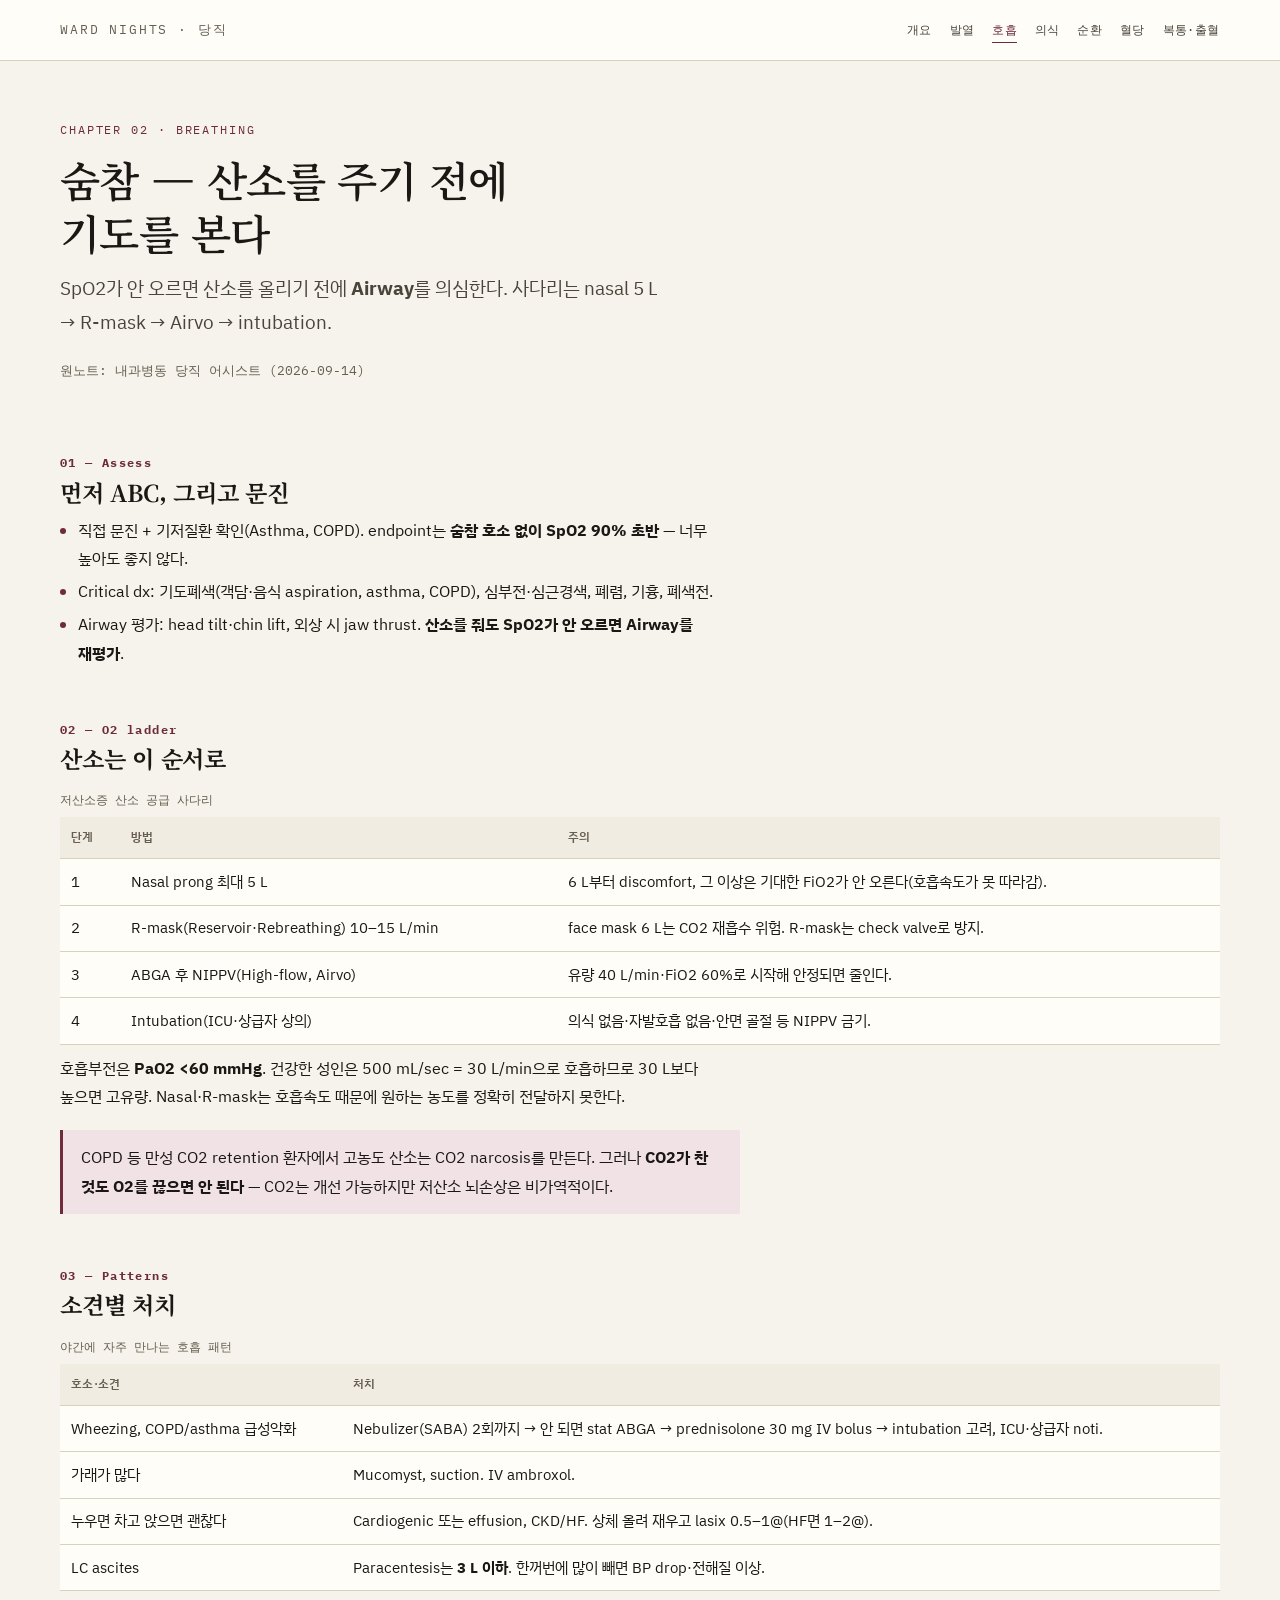
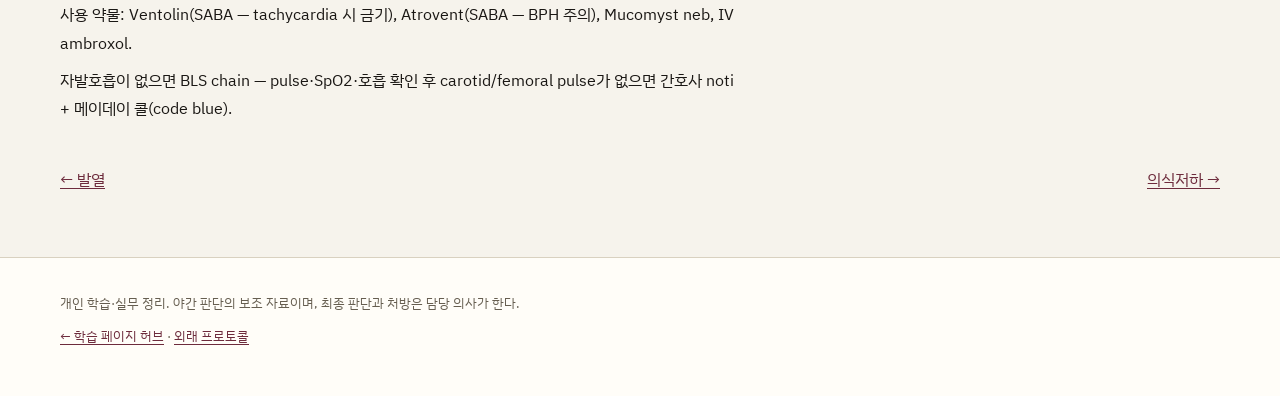
==== breathing.html @ 41ec287f "feat: 당직 대응 사이트 (발열·호흡·의식·순환·혈당·복통출혈) 원노트 혈당 관리 + 내과병동 당직 어시스트 텍스트를 장별로 정리. styles 는 lab-followup 과 " ====
<!DOCTYPE html>
<html lang="ko">
<head>
<meta charset="utf-8">
<meta name="viewport" content="width=device-width, initial-scale=1">
<title>숨참·저산소 — 산소 사다리와 감별</title>
<meta name="description" content="Desaturation과 dyspnea에서 ABC 평가, nasal→R-mask→Airvo→intubation 사다리, COPD CO2 narcosis 주의, 소견별 처치.">
<meta property="og:title" content="숨참·저산소 — 산소 사다리와 감별">
<meta property="og:description" content="Desaturation과 dyspnea에서 ABC 평가, nasal→R-mask→Airvo→intubation 사다리, COPD CO2 narcosis 주의, 소견별 처치.">
<meta property="og:type" content="website">
<link rel="preconnect" href="https://fonts.googleapis.com">
<link rel="preconnect" href="https://fonts.gstatic.com" crossorigin>
<link href="https://fonts.googleapis.com/css2?family=IBM+Plex+Mono:wght@400;500&family=IBM+Plex+Sans+KR:wght@400;500;600&family=Noto+Serif+KR:wght@600&display=swap" rel="stylesheet">
<link rel="stylesheet" href="styles/tokens.css">
<link rel="stylesheet" href="styles/site.css">
<link rel="stylesheet" href="styles/theme.css">
</head>
<body>

<header class="masthead">
  <div class="wrap">
    <a class="brand" href="index.html">Ward Nights · 당직</a>
    <nav class="nav" aria-label="장 이동">
      <a href="index.html">개요</a>
      <a href="fever.html">발열</a>
      <a href="breathing.html" aria-current="page">호흡</a>
      <a href="mental.html">의식</a>
      <a href="circulation.html">순환</a>
      <a href="glucose.html">혈당</a>
      <a href="gi.html">복통·출혈</a>
    </nav>
  </div>
</header>

<main>
  <div class="wrap">

    <div class="hero">
      <p class="eyebrow">Chapter 02 · Breathing</p>
      <h1>숨참 — 산소를 주기 전에 기도를 본다</h1>
      <p class="lede">SpO2가 안 오르면 산소를 올리기 전에 <strong>Airway</strong>를 의심한다. 사다리는 nasal 5 L → R-mask → Airvo → intubation.</p>
      <div class="meta"><span>원노트: 내과병동 당직 어시스트 (2026-09-14)</span></div>
    </div>


    <section aria-labelledby="b1">
      <h2 id="b1"><span class="num">01 — Assess</span>먼저 ABC, 그리고 문진</h2>
      <ul>
        <li>직접 문진 + 기저질환 확인(Asthma, COPD). endpoint는 <strong>숨참 호소 없이 SpO2 90% 초반</strong> — 너무 높아도 좋지 않다.</li>
        <li>Critical dx: 기도폐색(객담·음식 aspiration, asthma, COPD), 심부전·심근경색, 폐렴, 기흉, 폐색전.</li>
        <li>Airway 평가: head tilt·chin lift, 외상 시 jaw thrust. <strong>산소를 줘도 SpO2가 안 오르면 Airway를 재평가</strong>.</li>
      </ul>
    </section>

    <section aria-labelledby="b2">
      <h2 id="b2"><span class="num">02 — O2 ladder</span>산소는 이 순서로</h2>
      <div class="tbl-wrap">
        <table>
          <caption>저산소증 산소 공급 사다리</caption>
          <thead><tr><th>단계</th><th>방법</th><th>주의</th></tr></thead>
          <tbody>
            <tr><td>1</td><td>Nasal prong 최대 5 L</td><td>6 L부터 discomfort, 그 이상은 기대한 FiO2가 안 오른다(호흡속도가 못 따라감).</td></tr>
            <tr><td>2</td><td>R-mask(Reservoir·Rebreathing) 10–15 L/min</td><td>face mask 6 L는 CO2 재흡수 위험. R-mask는 check valve로 방지.</td></tr>
            <tr><td>3</td><td>ABGA 후 NIPPV(High-flow, Airvo)</td><td>유량 40 L/min·FiO2 60%로 시작해 안정되면 줄인다.</td></tr>
            <tr><td>4</td><td>Intubation(ICU·상급자 상의)</td><td>의식 없음·자발호흡 없음·안면 골절 등 NIPPV 금기.</td></tr>
          </tbody>
        </table>
      </div>
      <p>호흡부전은 <strong>PaO2 &lt;60 mmHg</strong>. 건강한 성인은 500 mL/sec = 30 L/min으로 호흡하므로 30 L보다 높으면 고유량.
        Nasal·R-mask는 호흡속도 때문에 원하는 농도를 정확히 전달하지 못한다.</p>
      <p class="note">COPD 등 만성 CO2 retention 환자에서 고농도 산소는 CO2 narcosis를 만든다. 그러나
        <strong>CO2가 찬 것도 O2를 끊으면 안 된다</strong> — CO2는 개선 가능하지만 저산소 뇌손상은 비가역적이다.</p>
    </section>

    <section aria-labelledby="b3">
      <h2 id="b3"><span class="num">03 — Patterns</span>소견별 처치</h2>
      <div class="tbl-wrap">
        <table>
          <caption>야간에 자주 만나는 호흡 패턴</caption>
          <thead><tr><th>호소·소견</th><th>처치</th></tr></thead>
          <tbody>
            <tr><td>Wheezing, COPD/asthma 급성악화</td><td>Nebulizer(SABA) 2회까지 → 안 되면 stat ABGA → prednisolone 30 mg IV bolus → intubation 고려, ICU·상급자 noti.</td></tr>
            <tr><td>가래가 많다</td><td>Mucomyst, suction. IV ambroxol.</td></tr>
            <tr><td>누우면 차고 앉으면 괜찮다</td><td>Cardiogenic 또는 effusion, CKD/HF. 상체 올려 재우고 lasix 0.5–1@(HF면 1–2@).</td></tr>
            <tr><td>LC ascites</td><td>Paracentesis는 <strong>3 L 이하</strong>. 한꺼번에 많이 빼면 BP drop·전해질 이상.</td></tr>
          </tbody>
        </table>
      </div>
      <p>사용 약물: Ventolin(SABA — tachycardia 시 금기), Atrovent(SABA — BPH 주의), Mucomyst neb, IV ambroxol.</p>
      <p>자발호흡이 없으면 BLS chain — pulse·SpO2·호흡 확인 후 carotid/femoral pulse가 없으면 간호사 noti + 메이데이 콜(code blue).</p>
    </section>

    <div class="pager">
      <a href="fever.html">← 발열</a>
      <a href="mental.html">의식저하 →</a>
    </div>
  </div>
</main>

<footer class="site">
  <div class="wrap">
    <p>개인 학습·실무 정리. 야간 판단의 보조 자료이며, 최종 판단과 처방은 담당 의사가 한다.</p>
    <p><a href="https://kimhs950627.github.io/">← 학습 페이지 허브</a> · <a href="https://kimhs950627.github.io/primary-care-protocol/">외래 프로토콜</a></p>
  </div>
</footer>
</body>
</html>
---- styles/tokens.css ----
:root {
  --paper: #f6f3ec;
  --paper-2: #fffdf8;
  --ink: #1a1714;
  --ink-2: #4a443b;
  --muted: #665e50;
  --rule: #d9d1c0;
  --accent: #0f5f63;
  --accent-soft: #dcebea;
  --warn: #9c3d1d;
  --warn-soft: #f4e2d9;
  --ok: #3d6b3a;
  --font: "IBM Plex Sans KR", "Pretendard", "Apple SD Gothic Neo", system-ui, sans-serif;
  --mono: "IBM Plex Mono", ui-monospace, SFMono-Regular, Menlo, monospace;
  --serif: "Noto Serif KR", Georgia, serif;

  --step-0: 1rem;
  --step-1: 1.18rem;
  --step-2: 1.45rem;
  --step-3: 1.9rem;
  --step-4: 2.6rem;

  --gap: 1.5rem;
  --pad: clamp(1.75rem, 5vw, 2.75rem);
  --measure: 68ch;
}
---- styles/site.css ----
*,
*::before,
*::after { box-sizing: border-box; }

html { -webkit-text-size-adjust: 100%; }

body {
  margin: 0;
  background: var(--paper);
  color: var(--ink);
  font-family: var(--font);
  font-size: var(--step-0);
  line-height: 1.78;
  word-break: keep-all;
  line-break: strict;
  overflow-wrap: break-word;
  hyphens: none;
}

a { color: var(--accent); text-underline-offset: 0.2em; }
a:hover { color: var(--warn); }

.wrap {
  max-width: 78rem;
  margin: 0 auto;
  padding: 0 var(--pad);
}

/* ── 머리 ─────────────────────────────── */
.masthead {
  border-bottom: 1px solid var(--rule);
  background: var(--paper-2);
}
.masthead .wrap {
  display: flex;
  flex-wrap: wrap;
  align-items: baseline;
  justify-content: space-between;
  gap: 0.75rem;
  padding-top: 1.1rem;
  padding-bottom: 1.1rem;
}
.brand {
  font-family: var(--mono);
  font-size: 0.82rem;
  letter-spacing: 0.14em;
  text-transform: uppercase;
  color: var(--muted);
  text-decoration: none;
}
.nav { display: flex; flex-wrap: wrap; gap: 1.1rem; }
.nav a {
  font-family: var(--mono);
  font-size: 0.78rem;
  letter-spacing: 0.04em;
  color: var(--ink-2);
  text-decoration: none;
  border-bottom: 1px solid transparent;
  padding-bottom: 2px;
}
.nav a:hover,
.nav a[aria-current="page"] { border-bottom-color: var(--accent); color: var(--accent); }

/* ── 표제 ─────────────────────────────── */
.hero { padding: clamp(2rem, 6vw, 3.6rem) 0 1.2rem; }
.eyebrow {
  font-family: var(--mono);
  font-size: 0.74rem;
  letter-spacing: 0.16em;
  text-transform: uppercase;
  color: var(--accent);
  margin: 0 0 0.8rem;
}
h1 {
  font-family: var(--serif);
  font-weight: 600;
  font-size: clamp(1.9rem, 4.6vw, var(--step-4));
  line-height: 1.28;
  letter-spacing: -0.015em;
  margin: 0 0 0.8rem;
  max-width: 24ch;
}
.lede { font-size: var(--step-1); color: var(--ink-2); max-width: 56ch; margin: 0; }
.meta {
  margin-top: 1.2rem;
  font-family: var(--mono);
  font-size: 0.82rem;
  color: var(--muted);
  display: flex;
  flex-wrap: wrap;
  gap: 0.4rem 1.2rem;
}

/* ── 본문 ─────────────────────────────── */
main { padding-bottom: 4rem; }

section { margin-top: clamp(2.2rem, 5vw, 3.4rem); }
h2 {
  font-family: var(--serif);
  font-size: var(--step-2);
  line-height: 1.35;
  margin: 0 0 0.4rem;
  letter-spacing: -0.01em;
}
h2 .num {
  font-family: var(--mono);
  font-size: 0.72rem;
  letter-spacing: 0.12em;
  color: var(--accent);
  display: block;
  margin-bottom: 0.35rem;
}
h3 { font-size: var(--step-1); margin: 1.8rem 0 0.4rem; }
p { margin: 0.55rem 0; max-width: var(--measure); }
ul, ol { max-width: var(--measure); padding-left: 1.15rem; margin: 0.5rem 0; }
li { margin: 0.28rem 0; }
li::marker { color: var(--accent); }
strong { font-weight: 650; }
small { color: var(--muted); }

.card-grid {
  display: grid;
  grid-template-columns: repeat(auto-fit, minmax(15rem, 1fr));
  gap: 1rem;
  margin-top: 1.2rem;
}
.card {
  display: block;
  background: var(--paper-2);
  border: 1px solid var(--rule);
  border-radius: 3px;
  padding: 1.15rem 1.2rem 1.25rem;
  text-decoration: none;
  color: inherit;
  transition: border-color 140ms ease, transform 140ms ease;
}
.card:hover { border-color: var(--accent); transform: translateY(-2px); }
.card .k {
  font-family: var(--mono);
  font-size: 0.72rem;
  letter-spacing: 0.1em;
  color: var(--accent);
  text-transform: uppercase;
}
.card h3 { margin: 0.3rem 0 0.35rem; font-size: var(--step-1); }
.card p { font-size: 0.92rem; color: var(--ink-2); margin: 0; }

/* ── 도해 ─────────────────────────────── */
figure.flow {
  margin: 1.4rem 0 0;
  background: var(--paper-2);
  border: 1px solid var(--rule);
  border-radius: 3px;
  padding: 1rem 0.6rem 0.6rem;
}
figure.flow svg { width: 100%; height: auto; display: block; }
figure.flow figcaption {
  font-family: var(--mono);
  font-size: 0.72rem;
  color: var(--muted);
  padding: 0.35rem 0.8rem 0.2rem;
}
svg text { font-family: var(--font); }

/* ── 표 ───────────────────────────────── */
.tbl-wrap { overflow-x: auto; margin: 1rem 0 0; }
table {
  border-collapse: collapse;
  width: 100%;
  min-width: 0;
  background: var(--paper-2);
  font-size: 0.92rem;
}
caption {
  text-align: left;
  font-family: var(--mono);
  font-size: 0.72rem;
  color: var(--muted);
  padding-bottom: 0.4rem;
}
th, td { border-bottom: 1px solid var(--rule); padding: 0.6rem 0.7rem; text-align: left; vertical-align: top; }
th { font-size: 0.78rem; letter-spacing: 0.02em; color: var(--muted); font-weight: 600; background: #f1ece1; }

/* ── 강조 상자 ────────────────────────── */
.note {
  border-left: 3px solid var(--accent);
  background: var(--accent-soft);
  padding: 0.85rem 1.1rem;
  margin: 1.2rem 0;
  border-radius: 0 2px 2px 0;
  max-width: var(--measure);
}
.note.warn { border-left-color: var(--warn); background: var(--warn-soft); }
.note p { margin: 0.25rem 0; }
.note .label {
  font-family: var(--mono);
  font-size: 0.76rem;
  letter-spacing: 0.1em;
  text-transform: uppercase;
  color: var(--ink-2);
  display: block;
  margin-bottom: 0.3rem;
}

.kv { display: grid; grid-template-columns: max-content 1fr; gap: 0.3rem 1.1rem; margin: 0.8rem 0; }
.kv dt { font-family: var(--mono); font-size: 0.76rem; color: var(--muted); }
.kv dd { margin: 0; }

.src {
  font-family: var(--mono);
  font-size: 0.74rem;
  color: var(--muted);
  margin-top: 1.4rem;
  padding-top: 0.7rem;
  border-top: 1px dashed var(--rule);
  max-width: var(--measure);
}

footer.site {
  border-top: 1px solid var(--rule);
  padding: 1.6rem 0 2.4rem;
  font-size: 0.84rem;
  color: var(--muted);
  background: var(--paper-2);
}
footer.site p { max-width: 62ch; }
.pager { display: flex; flex-wrap: wrap; gap: 1rem; justify-content: space-between; margin-top: 2.6rem; }

@media (prefers-reduced-motion: reduce) {
  * { transition: none !important; animation: none !important; }
}

@media (max-width: 520px) {
  table { font-size: 0.86rem; }
  th, td { padding: 0.5rem 0.45rem; }
  .kv { grid-template-columns: 1fr; gap: 0.15rem; }
  .kv dt { margin-top: 0.4rem; }
}

/* 도해는 좁은 화면에서 글자가 뭉개지므로 가로 스크롤을 허용한다 */
figure.flow { overflow-x: auto; }
@media (max-width: 640px) {
  figure.flow svg { min-width: 40rem; }
  figure.flow figcaption::before {
    content: "옆으로 넘겨 볼 수 있다 · ";
    color: var(--accent);
  }
}
---- styles/theme.css ----
:root{--accent:#6d2b3c;--accent-soft:#f0e2e5;--warn:#8a3b12;--warn-soft:#f5e3d6;}
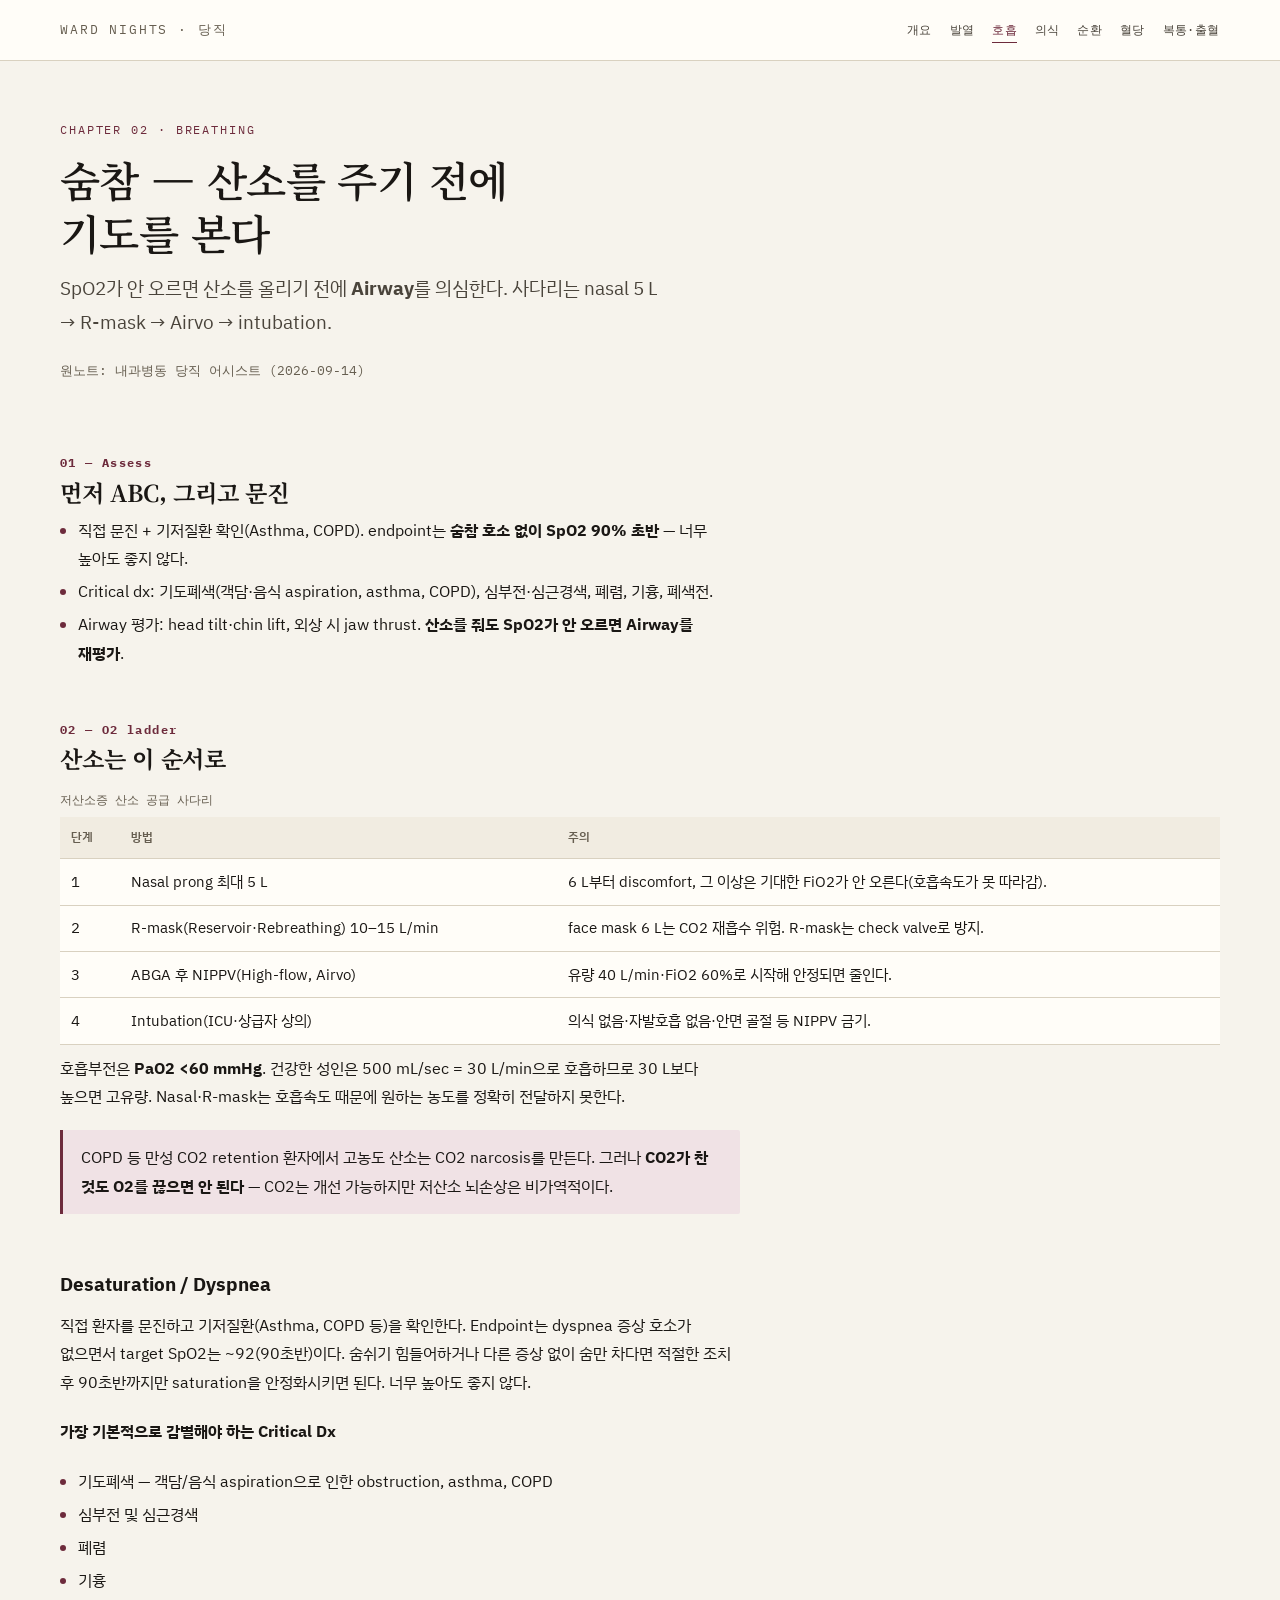
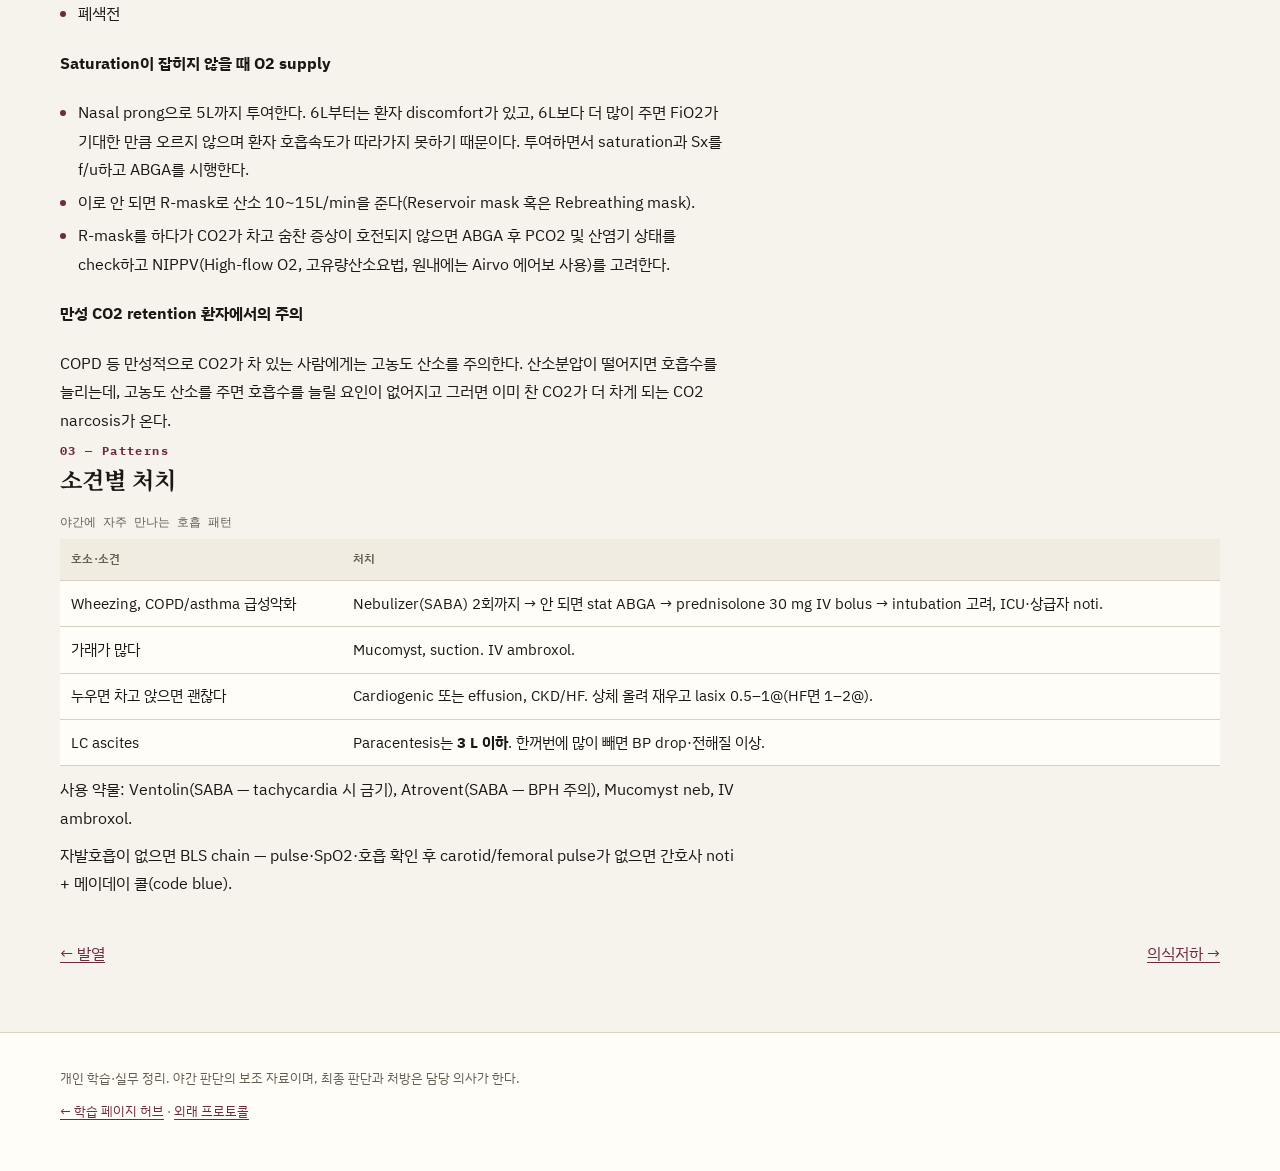
==== commit 8052f43e: "chore(onenote): 내과병동 당직 어시스트 텍스트 — 숨참·저산소 — ABC, 산소 사다리, COPD CO2 narcosis" ====
--- a/breathing.html
+++ b/breathing.html
@@ -73,7 +73,29 @@
     </section>
 
     <section aria-labelledby="b3">
-      <h2 id="b3"><span class="num">03 — Patterns</span>소견별 처치</h2>
+<div class="onenote-insert" data-anchor="b2">
+<!-- onenote-insert:b2:start -->
+<h3>Desaturation / Dyspnea</h3>
+<p>직접 환자를 문진하고 기저질환(Asthma, COPD 등)을 확인한다. Endpoint는 dyspnea 증상 호소가 없으면서 target SpO2는 ~92(90초반)이다. 숨쉬기 힘들어하거나 다른 증상 없이 숨만 차다면 적절한 조치 후 90초반까지만 saturation을 안정화시키면 된다. 너무 높아도 좋지 않다.</p>
+<h4>가장 기본적으로 감별해야 하는 Critical Dx</h4>
+<ul>
+<li>기도폐색 — 객담/음식 aspiration으로 인한 obstruction, asthma, COPD</li>
+<li>심부전 및 심근경색</li>
+<li>폐렴</li>
+<li>기흉</li>
+<li>폐색전</li>
+</ul>
+<h4>Saturation이 잡히지 않을 때 O2 supply</h4>
+<ul>
+<li>Nasal prong으로 5L까지 투여한다. 6L부터는 환자 discomfort가 있고, 6L보다 더 많이 주면 FiO2가 기대한 만큼 오르지 않으며 환자 호흡속도가 따라가지 못하기 때문이다. 투여하면서 saturation과 Sx를 f/u하고 ABGA를 시행한다.</li>
+<li>이로 안 되면 R-mask로 산소 10~15L/min을 준다(Reservoir mask 혹은 Rebreathing mask).</li>
+<li>R-mask를 하다가 CO2가 차고 숨찬 증상이 호전되지 않으면 ABGA 후 PCO2 및 산염기 상태를 check하고 NIPPV(High-flow O2, 고유량산소요법, 원내에는 Airvo 에어보 사용)를 고려한다.</li>
+</ul>
+<h4>만성 CO2 retention 환자에서의 주의</h4>
+<p>COPD 등 만성적으로 CO2가 차 있는 사람에게는 고농도 산소를 주의한다. 산소분압이 떨어지면 호흡수를 늘리는데, 고농도 산소를 주면 호흡수를 늘릴 요인이 없어지고 그러면 이미 찬 CO2가 더 차게 되는 CO2 narcosis가 온다.</p>
+<!-- onenote-insert:b2:end -->
+</div>
+<h2 id="b3"><span class="num">03 — Patterns</span>소견별 처치</h2>
       <div class="tbl-wrap">
         <table>
           <caption>야간에 자주 만나는 호흡 패턴</caption>
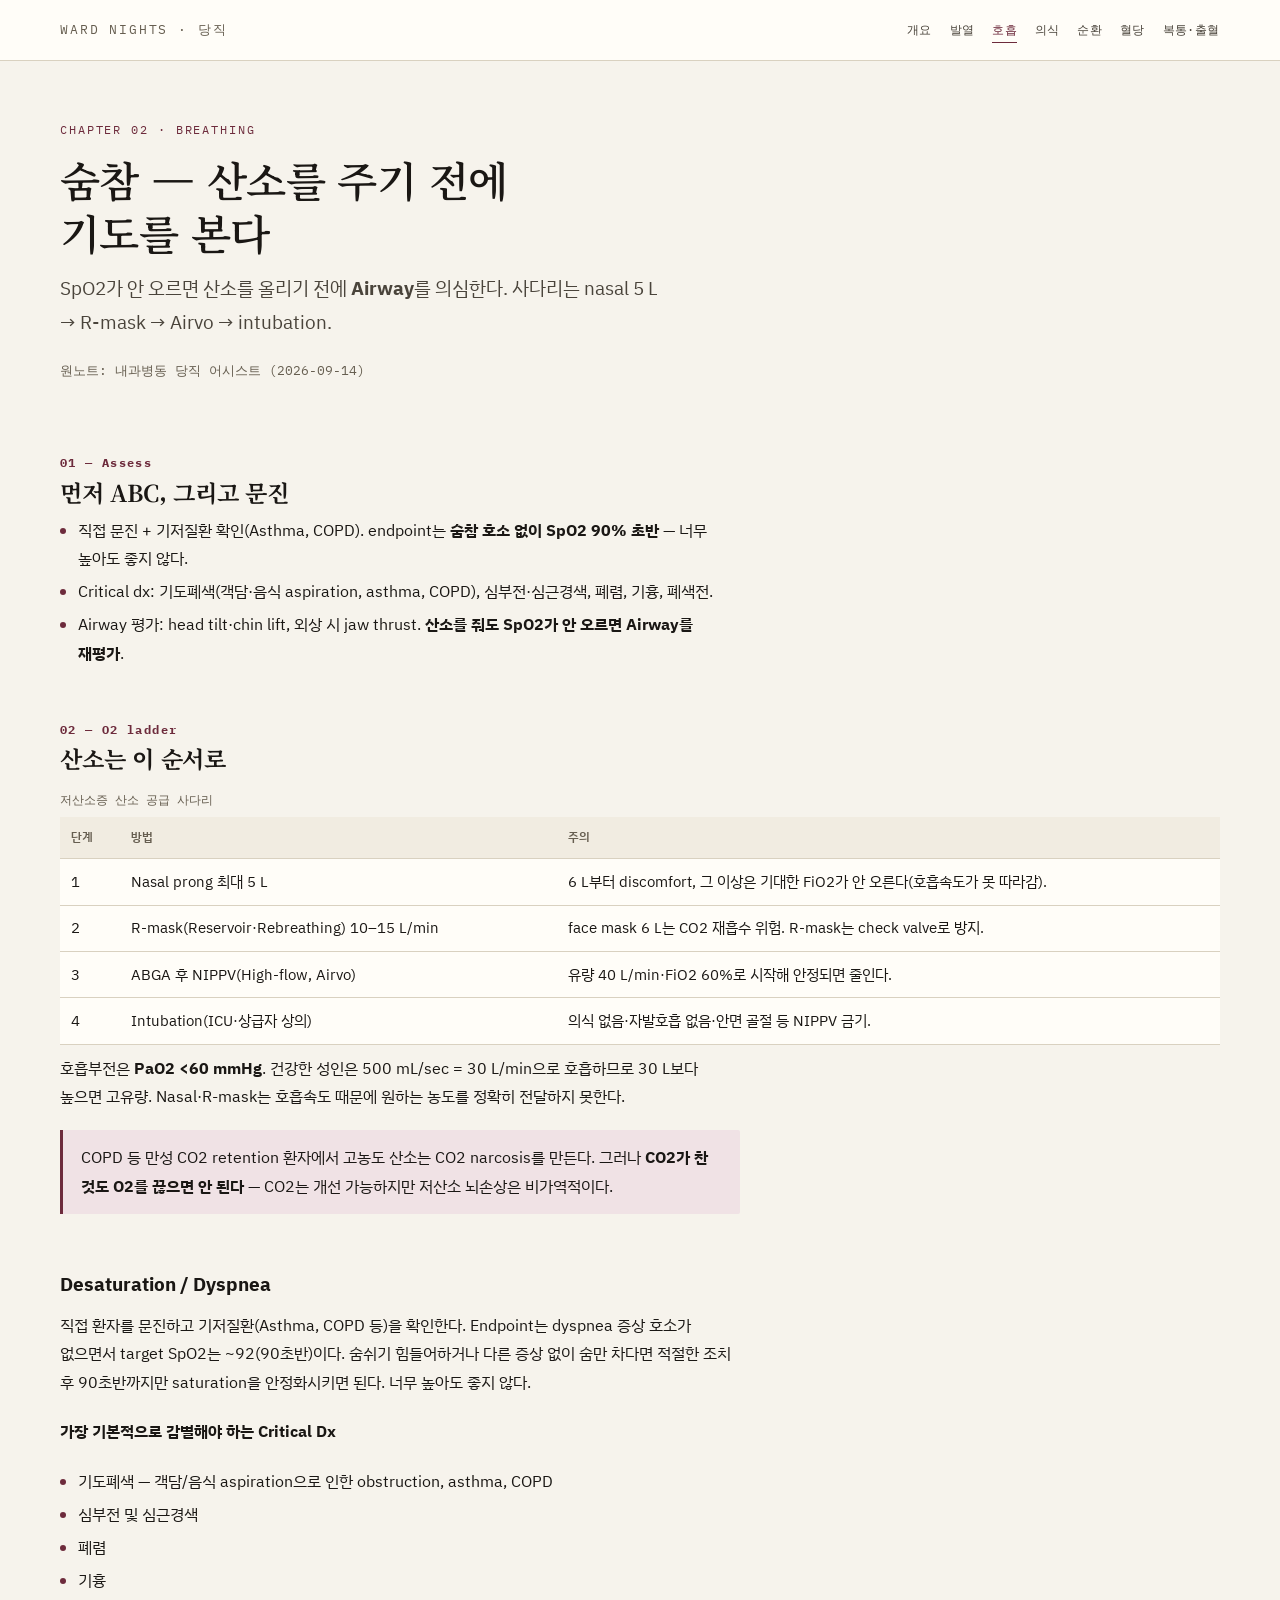
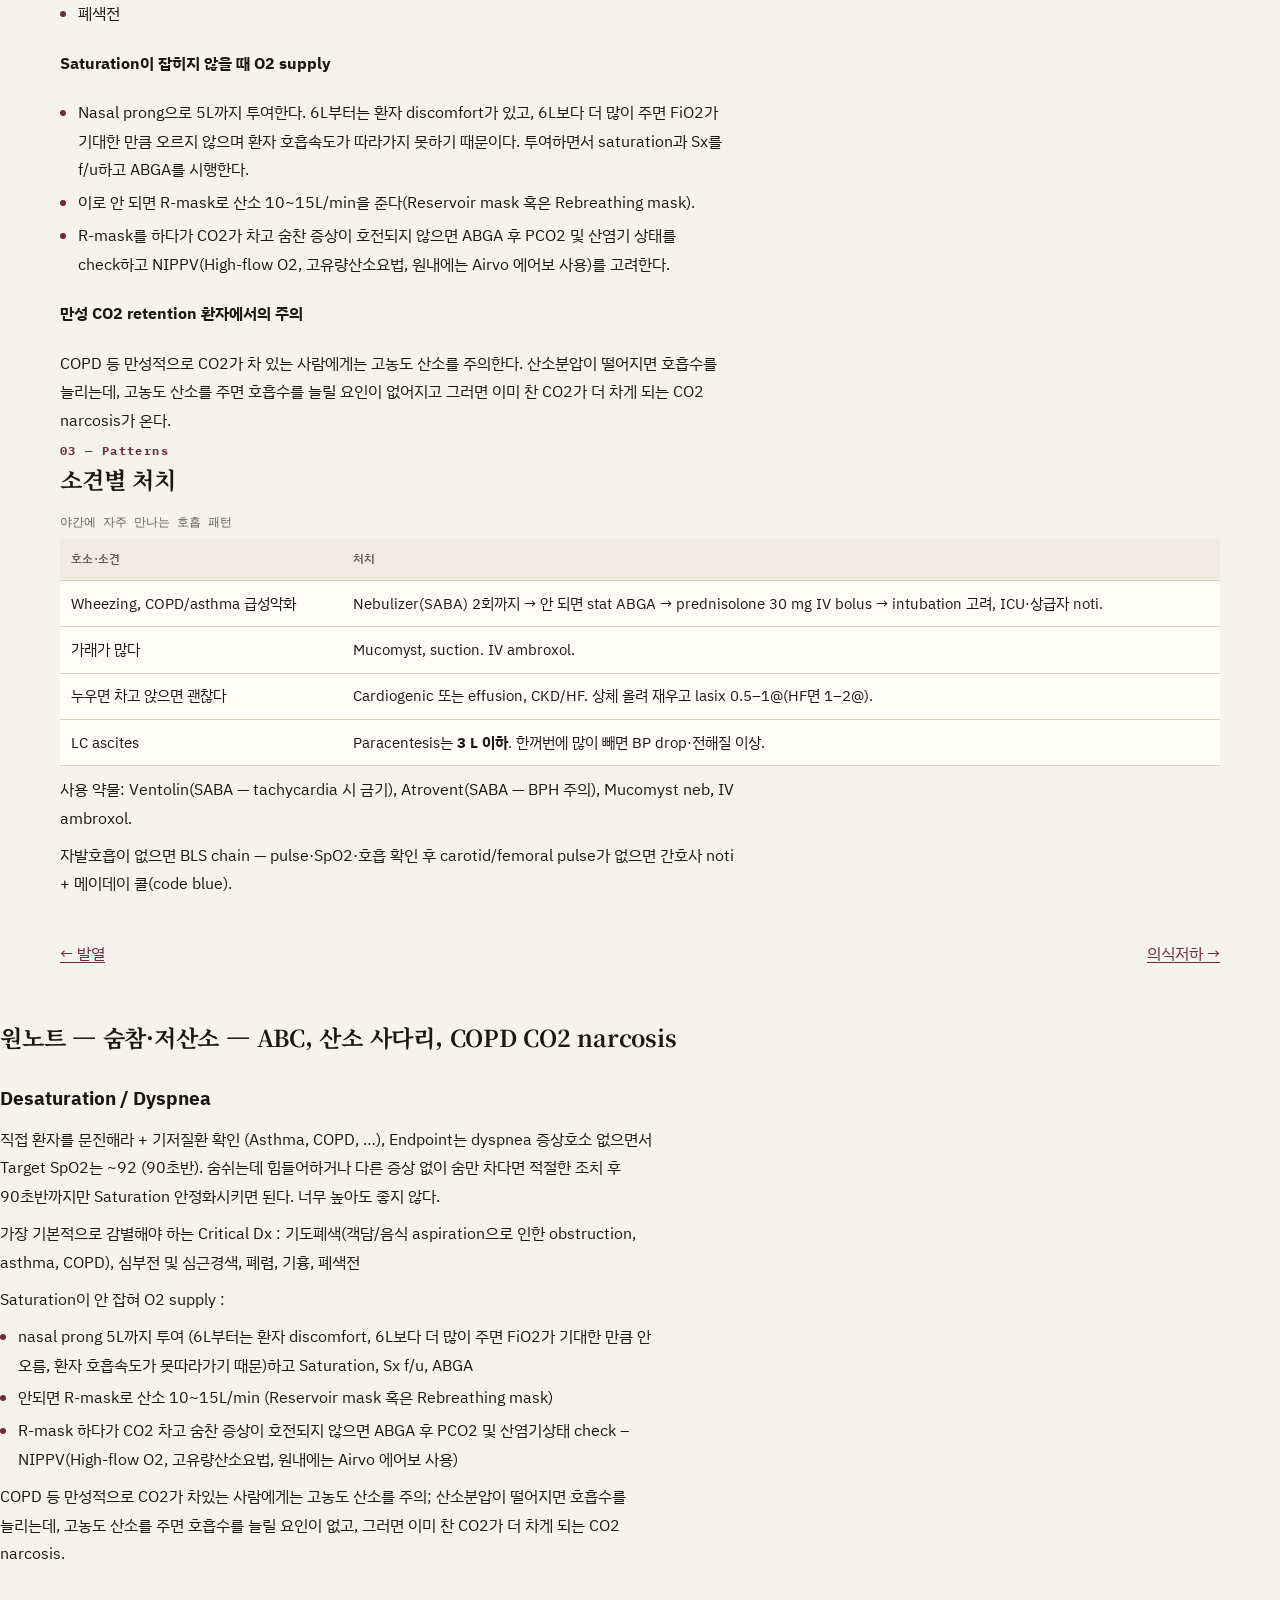
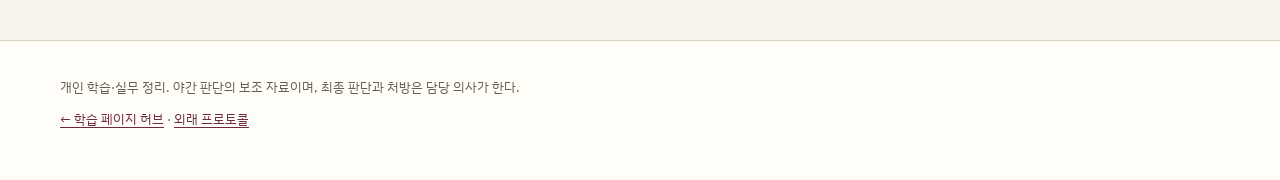
==== commit b8be30cb: "chore(onenote): 내과병동 당직 어시스트 텍스트 — 숨참·저산소 — ABC, 산소 사다리, COPD CO2 narcosis" ====
--- a/breathing.html
+++ b/breathing.html
@@ -117,6 +117,22 @@
       <a href="mental.html">의식저하 →</a>
     </div>
   </div>
+<section id="onenote" class="note-sync">
+  <h2>원노트 — 숨참·저산소 — ABC, 산소 사다리, COPD CO2 narcosis</h2>
+  <!-- onenote:start -->
+<h3>Desaturation / Dyspnea</h3>
+<p>직접 환자를 문진해라 + 기저질환 확인 (Asthma, COPD, …), Endpoint는 dyspnea 증상호소 없으면서 Target SpO2는 ~92 (90초반). 숨쉬는데 힘들어하거나 다른 증상 없이 숨만 차다면 적절한 조치 후 90초반까지만 Saturation 안정화시키면 된다. 너무 높아도 좋지 않다.</p>
+<p>가장 기본적으로 감별해야 하는 Critical Dx : 기도폐색(객담/음식 aspiration으로 인한 obstruction, asthma, COPD), 심부전 및 심근경색, 폐렴, 기흉, 폐색전</p>
+<p>Saturation이 안 잡혀 O2 supply :</p>
+<ul>
+<li>nasal prong 5L까지 투여 (6L부터는 환자 discomfort, 6L보다 더 많이 주면 FiO2가 기대한 만큼 안 오름, 환자 호흡속도가 못따라가기 때문)하고 Saturation, Sx f/u, ABGA</li>
+<li>안되면 R-mask로 산소 10~15L/min (Reservoir mask 혹은 Rebreathing mask)</li>
+<li>R-mask 하다가 CO2 차고 숨찬 증상이 호전되지 않으면 ABGA 후 PCO2 및 산염기상태 check – NIPPV(High-flow O2, 고유량산소요법, 원내에는 Airvo 에어보 사용)</li>
+</ul>
+<p>COPD 등 만성적으로 CO2가 차있는 사람에게는 고농도 산소를 주의; 산소분압이 떨어지면 호흡수를 늘리는데, 고농도 산소를 주면 호흡수를 늘릴 요인이 없고, 그러면 이미 찬 CO2가 더 차게 되는 CO2 narcosis.</p>
+  <!-- onenote:end -->
+</section>
+
 </main>
 
 <footer class="site">
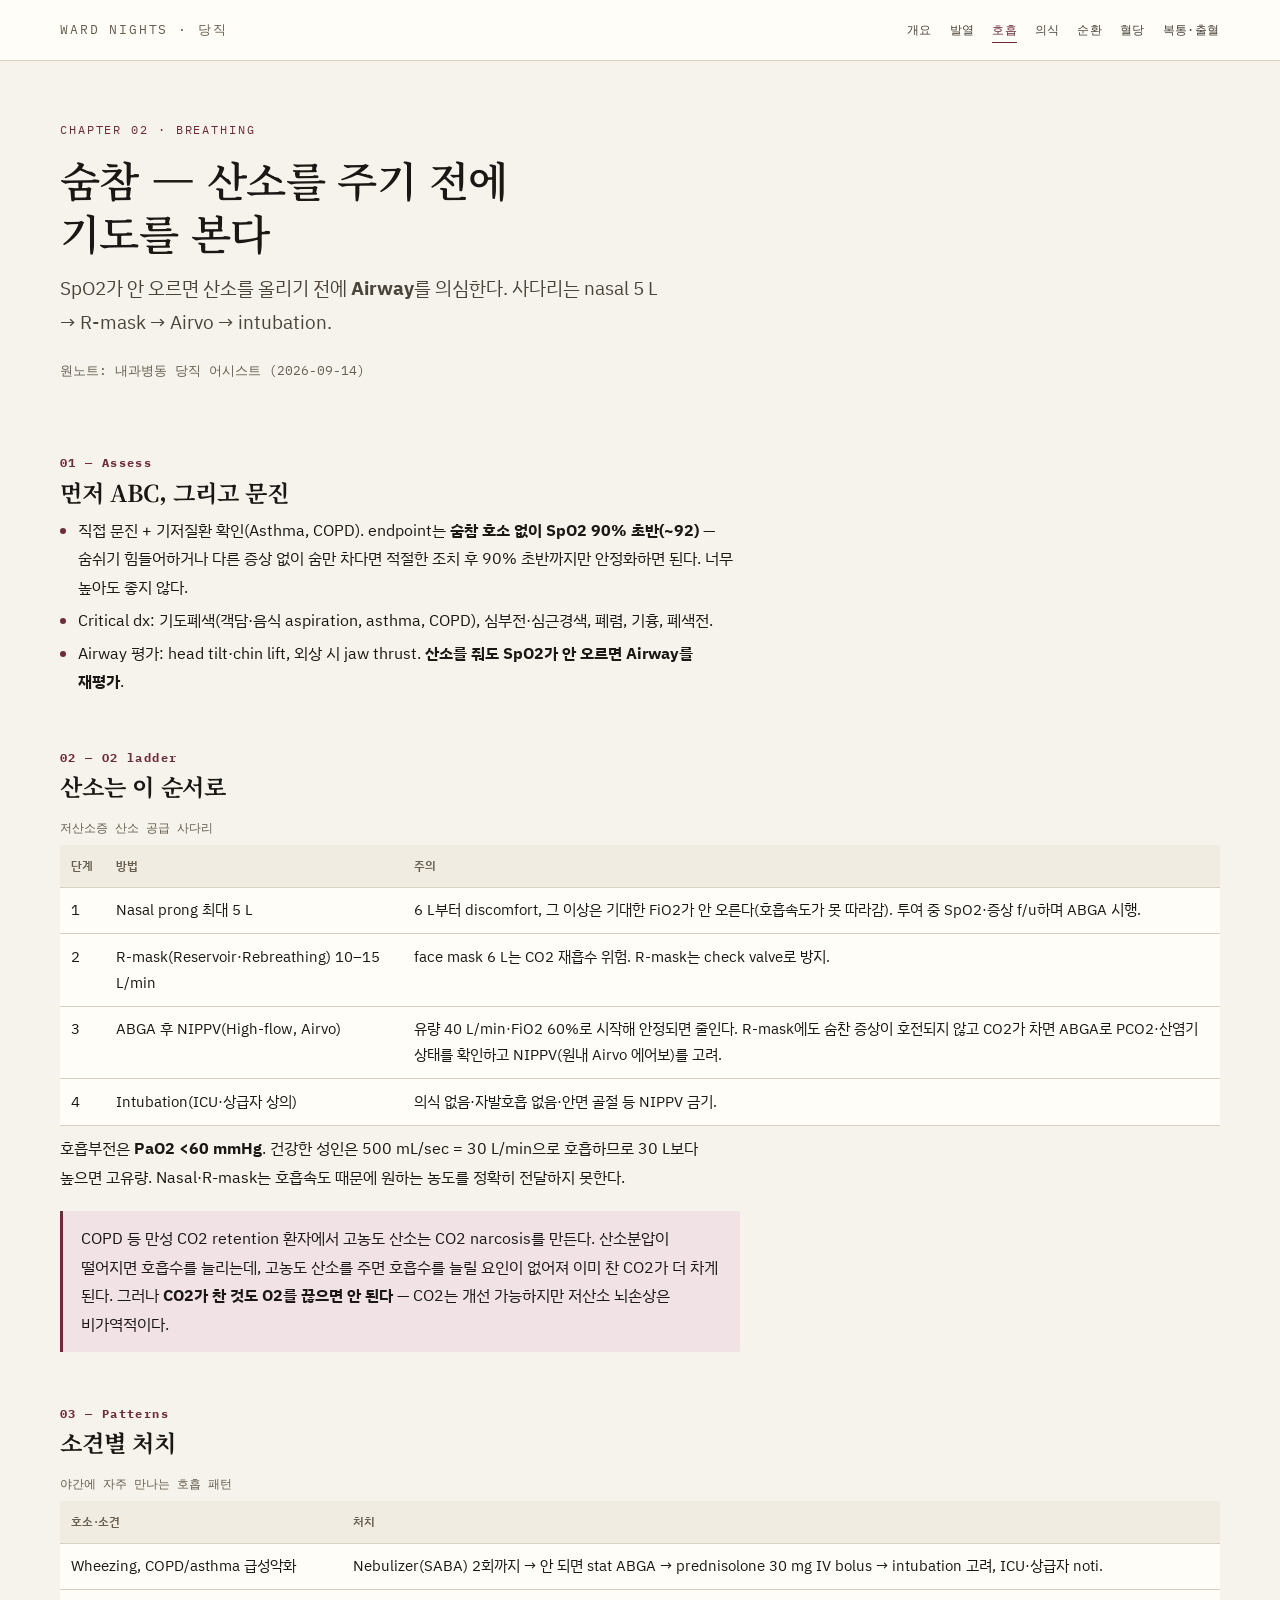
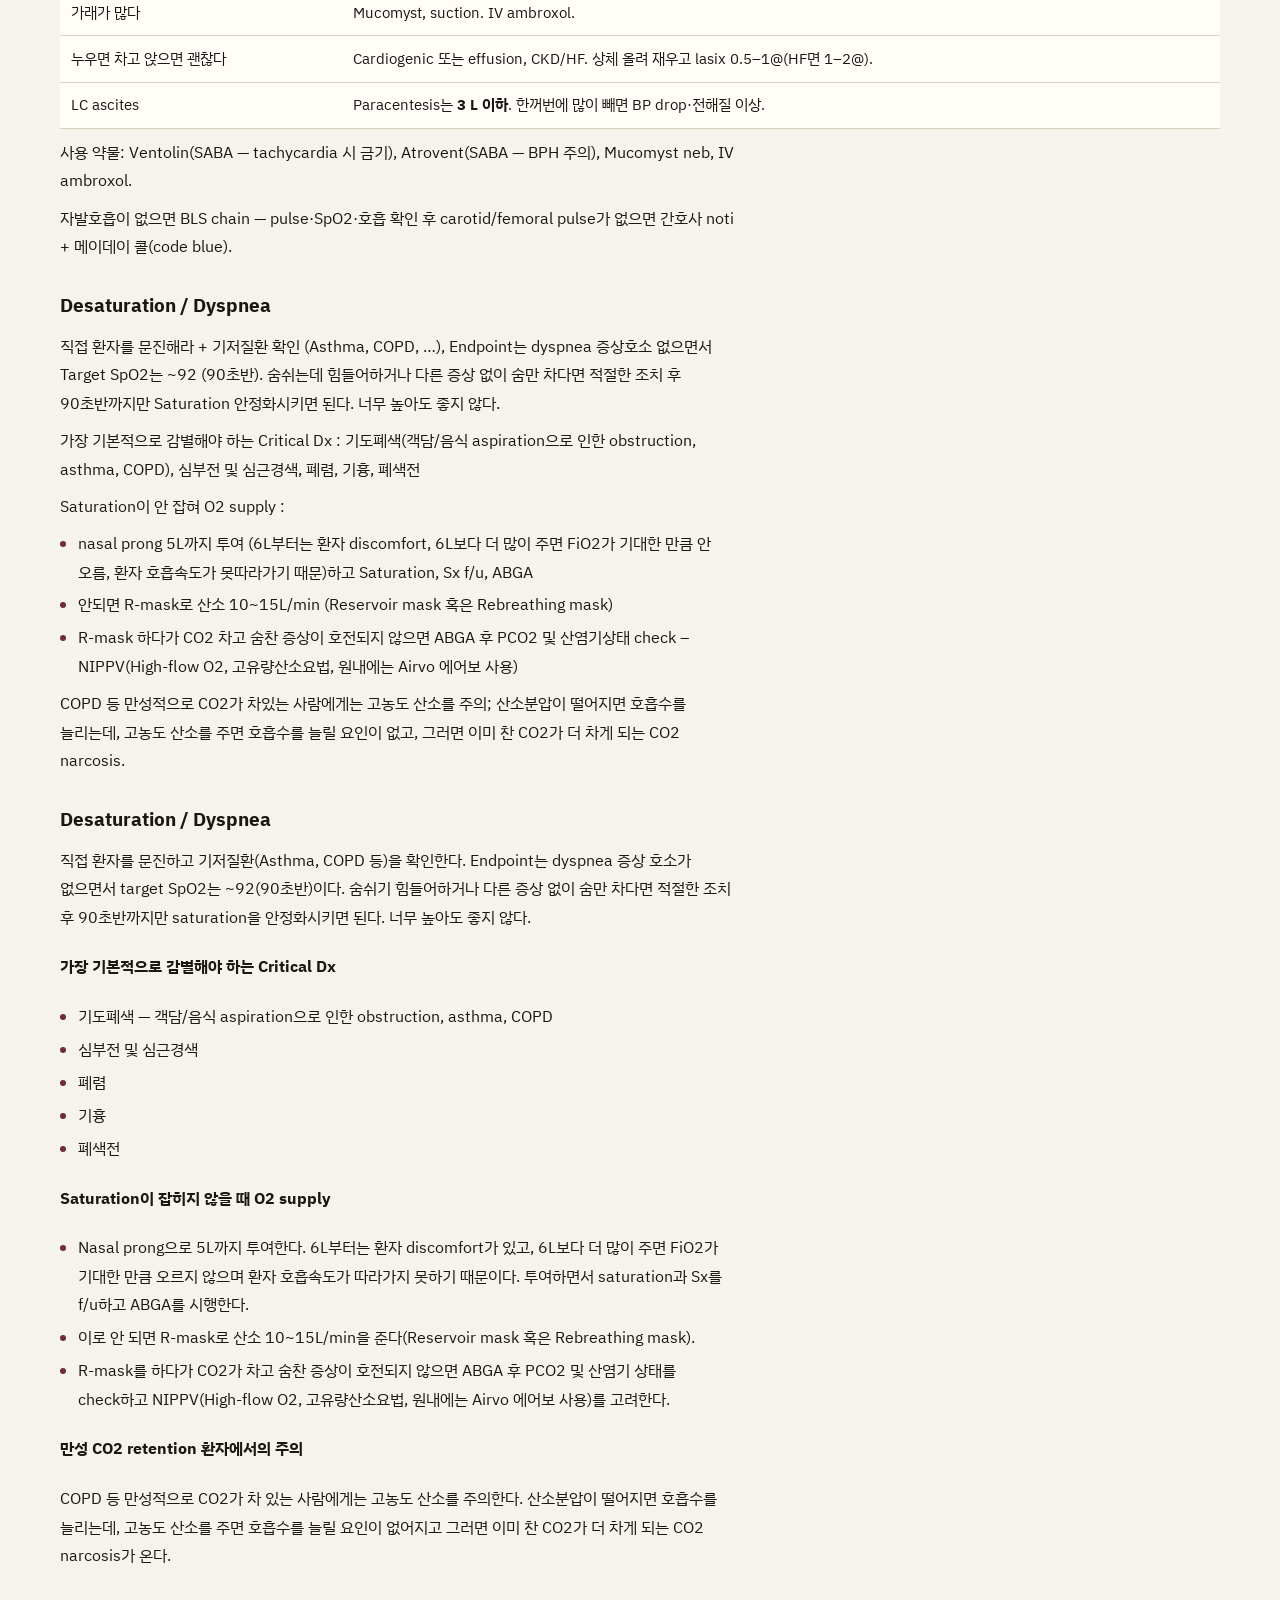
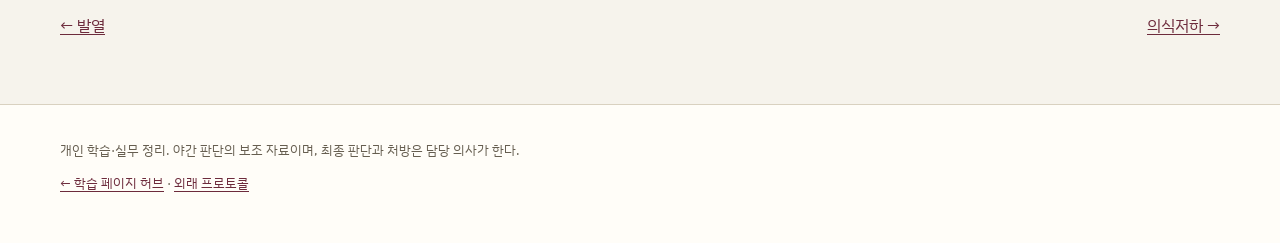
==== commit 414a4947: "docs(onenote): breathing.html — 덧붙인 원노트 내용을 단원에 통합" ====
--- a/breathing.html
+++ b/breathing.html
@@ -42,11 +42,10 @@
       <div class="meta"><span>원노트: 내과병동 당직 어시스트 (2026-09-14)</span></div>
     </div>
 
-
     <section aria-labelledby="b1">
       <h2 id="b1"><span class="num">01 — Assess</span>먼저 ABC, 그리고 문진</h2>
       <ul>
-        <li>직접 문진 + 기저질환 확인(Asthma, COPD). endpoint는 <strong>숨참 호소 없이 SpO2 90% 초반</strong> — 너무 높아도 좋지 않다.</li>
+        <li>직접 문진 + 기저질환 확인(Asthma, COPD). endpoint는 <strong>숨참 호소 없이 SpO2 90% 초반(~92)</strong> — 숨쉬기 힘들어하거나 다른 증상 없이 숨만 차다면 적절한 조치 후 90% 초반까지만 안정화하면 된다. 너무 높아도 좋지 않다.</li>
         <li>Critical dx: 기도폐색(객담·음식 aspiration, asthma, COPD), 심부전·심근경색, 폐렴, 기흉, 폐색전.</li>
         <li>Airway 평가: head tilt·chin lift, 외상 시 jaw thrust. <strong>산소를 줘도 SpO2가 안 오르면 Airway를 재평가</strong>.</li>
       </ul>
@@ -59,22 +58,48 @@
           <caption>저산소증 산소 공급 사다리</caption>
           <thead><tr><th>단계</th><th>방법</th><th>주의</th></tr></thead>
           <tbody>
-            <tr><td>1</td><td>Nasal prong 최대 5 L</td><td>6 L부터 discomfort, 그 이상은 기대한 FiO2가 안 오른다(호흡속도가 못 따라감).</td></tr>
+            <tr><td>1</td><td>Nasal prong 최대 5 L</td><td>6 L부터 discomfort, 그 이상은 기대한 FiO2가 안 오른다(호흡속도가 못 따라감). 투여 중 SpO2·증상 f/u하며 ABGA 시행.</td></tr>
             <tr><td>2</td><td>R-mask(Reservoir·Rebreathing) 10–15 L/min</td><td>face mask 6 L는 CO2 재흡수 위험. R-mask는 check valve로 방지.</td></tr>
-            <tr><td>3</td><td>ABGA 후 NIPPV(High-flow, Airvo)</td><td>유량 40 L/min·FiO2 60%로 시작해 안정되면 줄인다.</td></tr>
+            <tr><td>3</td><td>ABGA 후 NIPPV(High-flow, Airvo)</td><td>유량 40 L/min·FiO2 60%로 시작해 안정되면 줄인다. R-mask에도 숨찬 증상이 호전되지 않고 CO2가 차면 ABGA로 PCO2·산염기 상태를 확인하고 NIPPV(원내 Airvo 에어보)를 고려.</td></tr>
             <tr><td>4</td><td>Intubation(ICU·상급자 상의)</td><td>의식 없음·자발호흡 없음·안면 골절 등 NIPPV 금기.</td></tr>
           </tbody>
         </table>
       </div>
       <p>호흡부전은 <strong>PaO2 &lt;60 mmHg</strong>. 건강한 성인은 500 mL/sec = 30 L/min으로 호흡하므로 30 L보다 높으면 고유량.
         Nasal·R-mask는 호흡속도 때문에 원하는 농도를 정확히 전달하지 못한다.</p>
-      <p class="note">COPD 등 만성 CO2 retention 환자에서 고농도 산소는 CO2 narcosis를 만든다. 그러나
+      <p class="note">COPD 등 만성 CO2 retention 환자에서 고농도 산소는 CO2 narcosis를 만든다. 산소분압이 떨어지면 호흡수를 늘리는데,
+        고농도 산소를 주면 호흡수를 늘릴 요인이 없어져 이미 찬 CO2가 더 차게 된다. 그러나
         <strong>CO2가 찬 것도 O2를 끊으면 안 된다</strong> — CO2는 개선 가능하지만 저산소 뇌손상은 비가역적이다.</p>
     </section>
 
     <section aria-labelledby="b3">
-<div class="onenote-insert" data-anchor="b2">
-<!-- onenote-insert:b2:start -->
+<h2 id="b3"><span class="num">03 — Patterns</span>소견별 처치</h2>
+      <div class="tbl-wrap">
+        <table>
+          <caption>야간에 자주 만나는 호흡 패턴</caption>
+          <thead><tr><th>호소·소견</th><th>처치</th></tr></thead>
+          <tbody>
+            <tr><td>Wheezing, COPD/asthma 급성악화</td><td>Nebulizer(SABA) 2회까지 → 안 되면 stat ABGA → prednisolone 30 mg IV bolus → intubation 고려, ICU·상급자 noti.</td></tr>
+            <tr><td>가래가 많다</td><td>Mucomyst, suction. IV ambroxol.</td></tr>
+            <tr><td>누우면 차고 앉으면 괜찮다</td><td>Cardiogenic 또는 effusion, CKD/HF. 상체 올려 재우고 lasix 0.5–1@(HF면 1–2@).</td></tr>
+            <tr><td>LC ascites</td><td>Paracentesis는 <strong>3 L 이하</strong>. 한꺼번에 많이 빼면 BP drop·전해질 이상.</td></tr>
+          </tbody>
+        </table>
+      </div>
+      <p>사용 약물: Ventolin(SABA — tachycardia 시 금기), Atrovent(SABA — BPH 주의), Mucomyst neb, IV ambroxol.</p>
+      <p>자발호흡이 없으면 BLS chain — pulse·SpO2·호흡 확인 후 carotid/femoral pulse가 없으면 간호사 noti + 메이데이 콜(code blue).</p>
+    
+<h3>Desaturation / Dyspnea</h3>
+<p>직접 환자를 문진해라 + 기저질환 확인 (Asthma, COPD, …), Endpoint는 dyspnea 증상호소 없으면서 Target SpO2는 ~92 (90초반). 숨쉬는데 힘들어하거나 다른 증상 없이 숨만 차다면 적절한 조치 후 90초반까지만 Saturation 안정화시키면 된다. 너무 높아도 좋지 않다.</p>
+<p>가장 기본적으로 감별해야 하는 Critical Dx : 기도폐색(객담/음식 aspiration으로 인한 obstruction, asthma, COPD), 심부전 및 심근경색, 폐렴, 기흉, 폐색전</p>
+<p>Saturation이 안 잡혀 O2 supply :</p>
+<ul>
+<li>nasal prong 5L까지 투여 (6L부터는 환자 discomfort, 6L보다 더 많이 주면 FiO2가 기대한 만큼 안 오름, 환자 호흡속도가 못따라가기 때문)하고 Saturation, Sx f/u, ABGA</li>
+<li>안되면 R-mask로 산소 10~15L/min (Reservoir mask 혹은 Rebreathing mask)</li>
+<li>R-mask 하다가 CO2 차고 숨찬 증상이 호전되지 않으면 ABGA 후 PCO2 및 산염기상태 check – NIPPV(High-flow O2, 고유량산소요법, 원내에는 Airvo 에어보 사용)</li>
+</ul>
+<p>COPD 등 만성적으로 CO2가 차있는 사람에게는 고농도 산소를 주의; 산소분압이 떨어지면 호흡수를 늘리는데, 고농도 산소를 주면 호흡수를 늘릴 요인이 없고, 그러면 이미 찬 CO2가 더 차게 되는 CO2 narcosis.</p>
+
 <h3>Desaturation / Dyspnea</h3>
 <p>직접 환자를 문진하고 기저질환(Asthma, COPD 등)을 확인한다. Endpoint는 dyspnea 증상 호소가 없으면서 target SpO2는 ~92(90초반)이다. 숨쉬기 힘들어하거나 다른 증상 없이 숨만 차다면 적절한 조치 후 90초반까지만 saturation을 안정화시키면 된다. 너무 높아도 좋지 않다.</p>
 <h4>가장 기본적으로 감별해야 하는 Critical Dx</h4>
@@ -93,45 +118,13 @@
 </ul>
 <h4>만성 CO2 retention 환자에서의 주의</h4>
 <p>COPD 등 만성적으로 CO2가 차 있는 사람에게는 고농도 산소를 주의한다. 산소분압이 떨어지면 호흡수를 늘리는데, 고농도 산소를 주면 호흡수를 늘릴 요인이 없어지고 그러면 이미 찬 CO2가 더 차게 되는 CO2 narcosis가 온다.</p>
-<!-- onenote-insert:b2:end -->
-</div>
-<h2 id="b3"><span class="num">03 — Patterns</span>소견별 처치</h2>
-      <div class="tbl-wrap">
-        <table>
-          <caption>야간에 자주 만나는 호흡 패턴</caption>
-          <thead><tr><th>호소·소견</th><th>처치</th></tr></thead>
-          <tbody>
-            <tr><td>Wheezing, COPD/asthma 급성악화</td><td>Nebulizer(SABA) 2회까지 → 안 되면 stat ABGA → prednisolone 30 mg IV bolus → intubation 고려, ICU·상급자 noti.</td></tr>
-            <tr><td>가래가 많다</td><td>Mucomyst, suction. IV ambroxol.</td></tr>
-            <tr><td>누우면 차고 앉으면 괜찮다</td><td>Cardiogenic 또는 effusion, CKD/HF. 상체 올려 재우고 lasix 0.5–1@(HF면 1–2@).</td></tr>
-            <tr><td>LC ascites</td><td>Paracentesis는 <strong>3 L 이하</strong>. 한꺼번에 많이 빼면 BP drop·전해질 이상.</td></tr>
-          </tbody>
-        </table>
-      </div>
-      <p>사용 약물: Ventolin(SABA — tachycardia 시 금기), Atrovent(SABA — BPH 주의), Mucomyst neb, IV ambroxol.</p>
-      <p>자발호흡이 없으면 BLS chain — pulse·SpO2·호흡 확인 후 carotid/femoral pulse가 없으면 간호사 noti + 메이데이 콜(code blue).</p>
-    </section>
+</section>
 
     <div class="pager">
       <a href="fever.html">← 발열</a>
       <a href="mental.html">의식저하 →</a>
     </div>
   </div>
-<section id="onenote" class="note-sync">
-  <h2>원노트 — 숨참·저산소 — ABC, 산소 사다리, COPD CO2 narcosis</h2>
-  <!-- onenote:start -->
-<h3>Desaturation / Dyspnea</h3>
-<p>직접 환자를 문진해라 + 기저질환 확인 (Asthma, COPD, …), Endpoint는 dyspnea 증상호소 없으면서 Target SpO2는 ~92 (90초반). 숨쉬는데 힘들어하거나 다른 증상 없이 숨만 차다면 적절한 조치 후 90초반까지만 Saturation 안정화시키면 된다. 너무 높아도 좋지 않다.</p>
-<p>가장 기본적으로 감별해야 하는 Critical Dx : 기도폐색(객담/음식 aspiration으로 인한 obstruction, asthma, COPD), 심부전 및 심근경색, 폐렴, 기흉, 폐색전</p>
-<p>Saturation이 안 잡혀 O2 supply :</p>
-<ul>
-<li>nasal prong 5L까지 투여 (6L부터는 환자 discomfort, 6L보다 더 많이 주면 FiO2가 기대한 만큼 안 오름, 환자 호흡속도가 못따라가기 때문)하고 Saturation, Sx f/u, ABGA</li>
-<li>안되면 R-mask로 산소 10~15L/min (Reservoir mask 혹은 Rebreathing mask)</li>
-<li>R-mask 하다가 CO2 차고 숨찬 증상이 호전되지 않으면 ABGA 후 PCO2 및 산염기상태 check – NIPPV(High-flow O2, 고유량산소요법, 원내에는 Airvo 에어보 사용)</li>
-</ul>
-<p>COPD 등 만성적으로 CO2가 차있는 사람에게는 고농도 산소를 주의; 산소분압이 떨어지면 호흡수를 늘리는데, 고농도 산소를 주면 호흡수를 늘릴 요인이 없고, 그러면 이미 찬 CO2가 더 차게 되는 CO2 narcosis.</p>
-  <!-- onenote:end -->
-</section>
 
 </main>
 
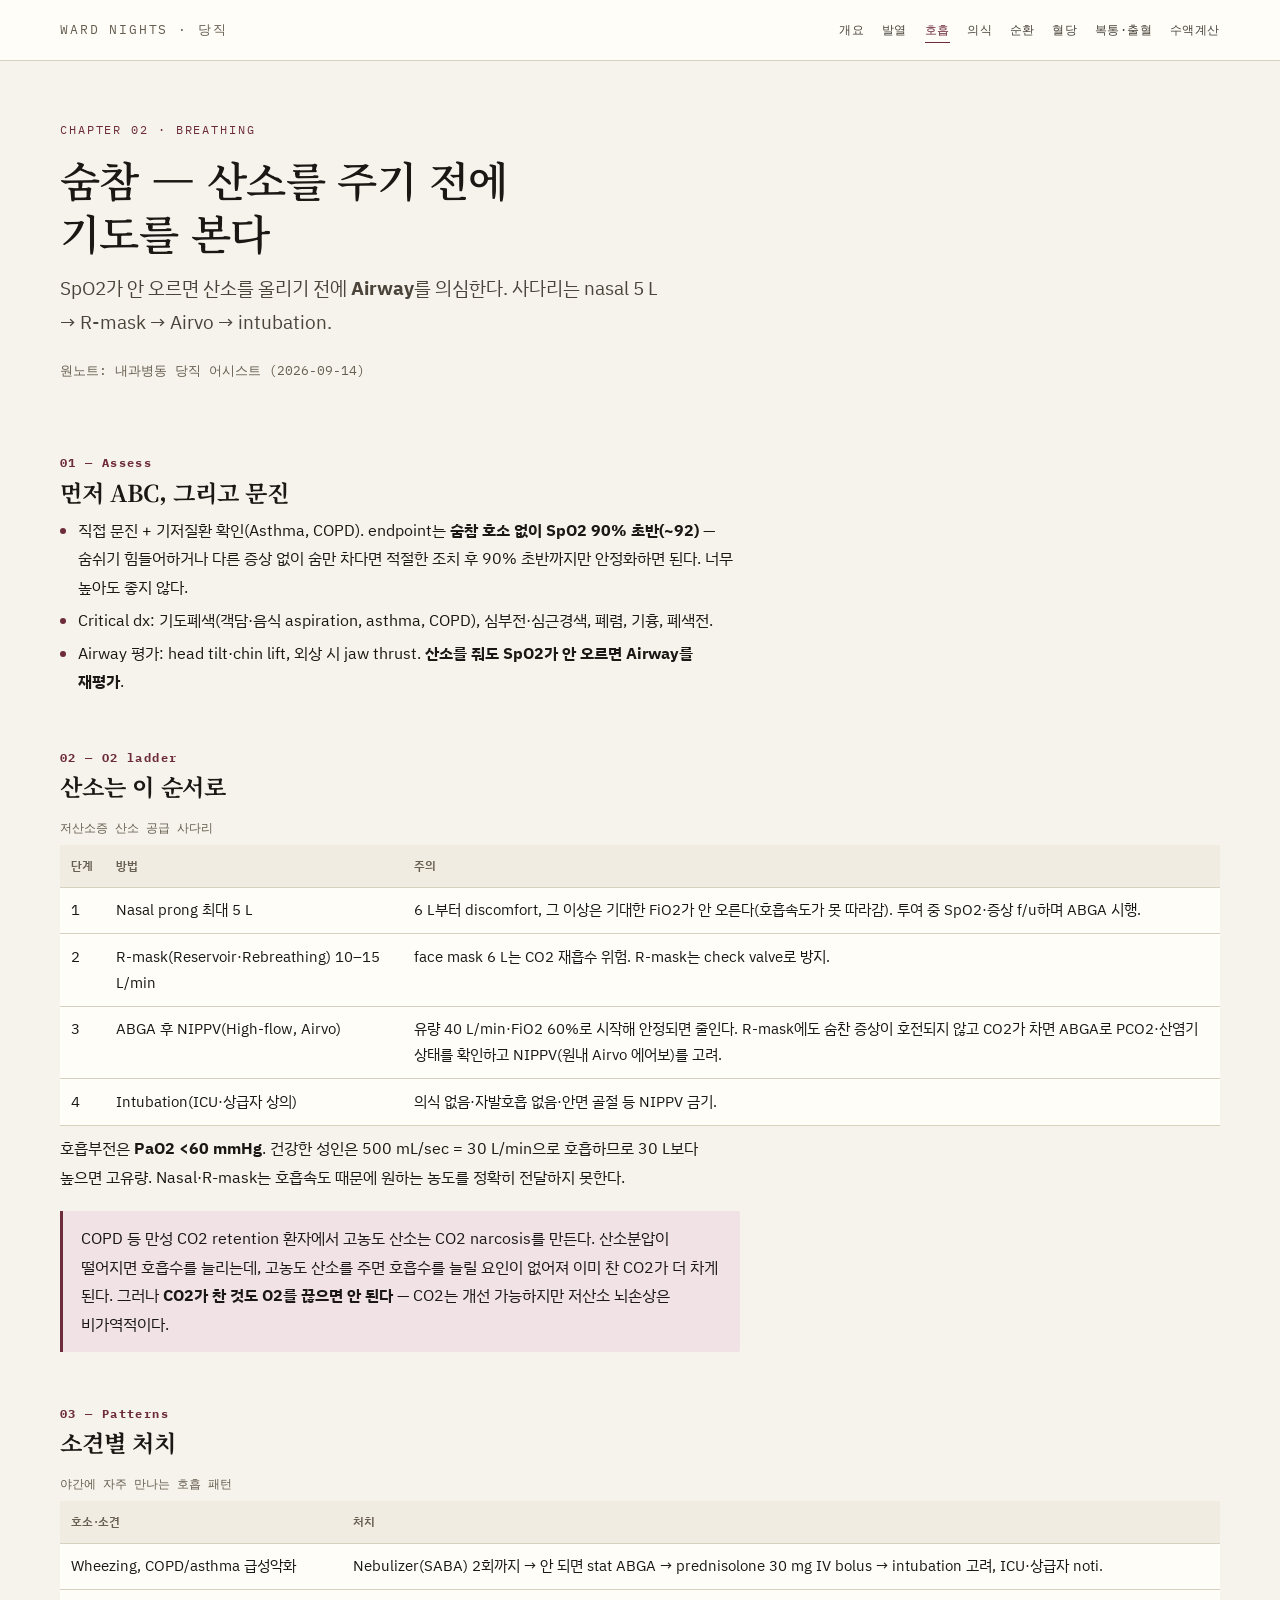
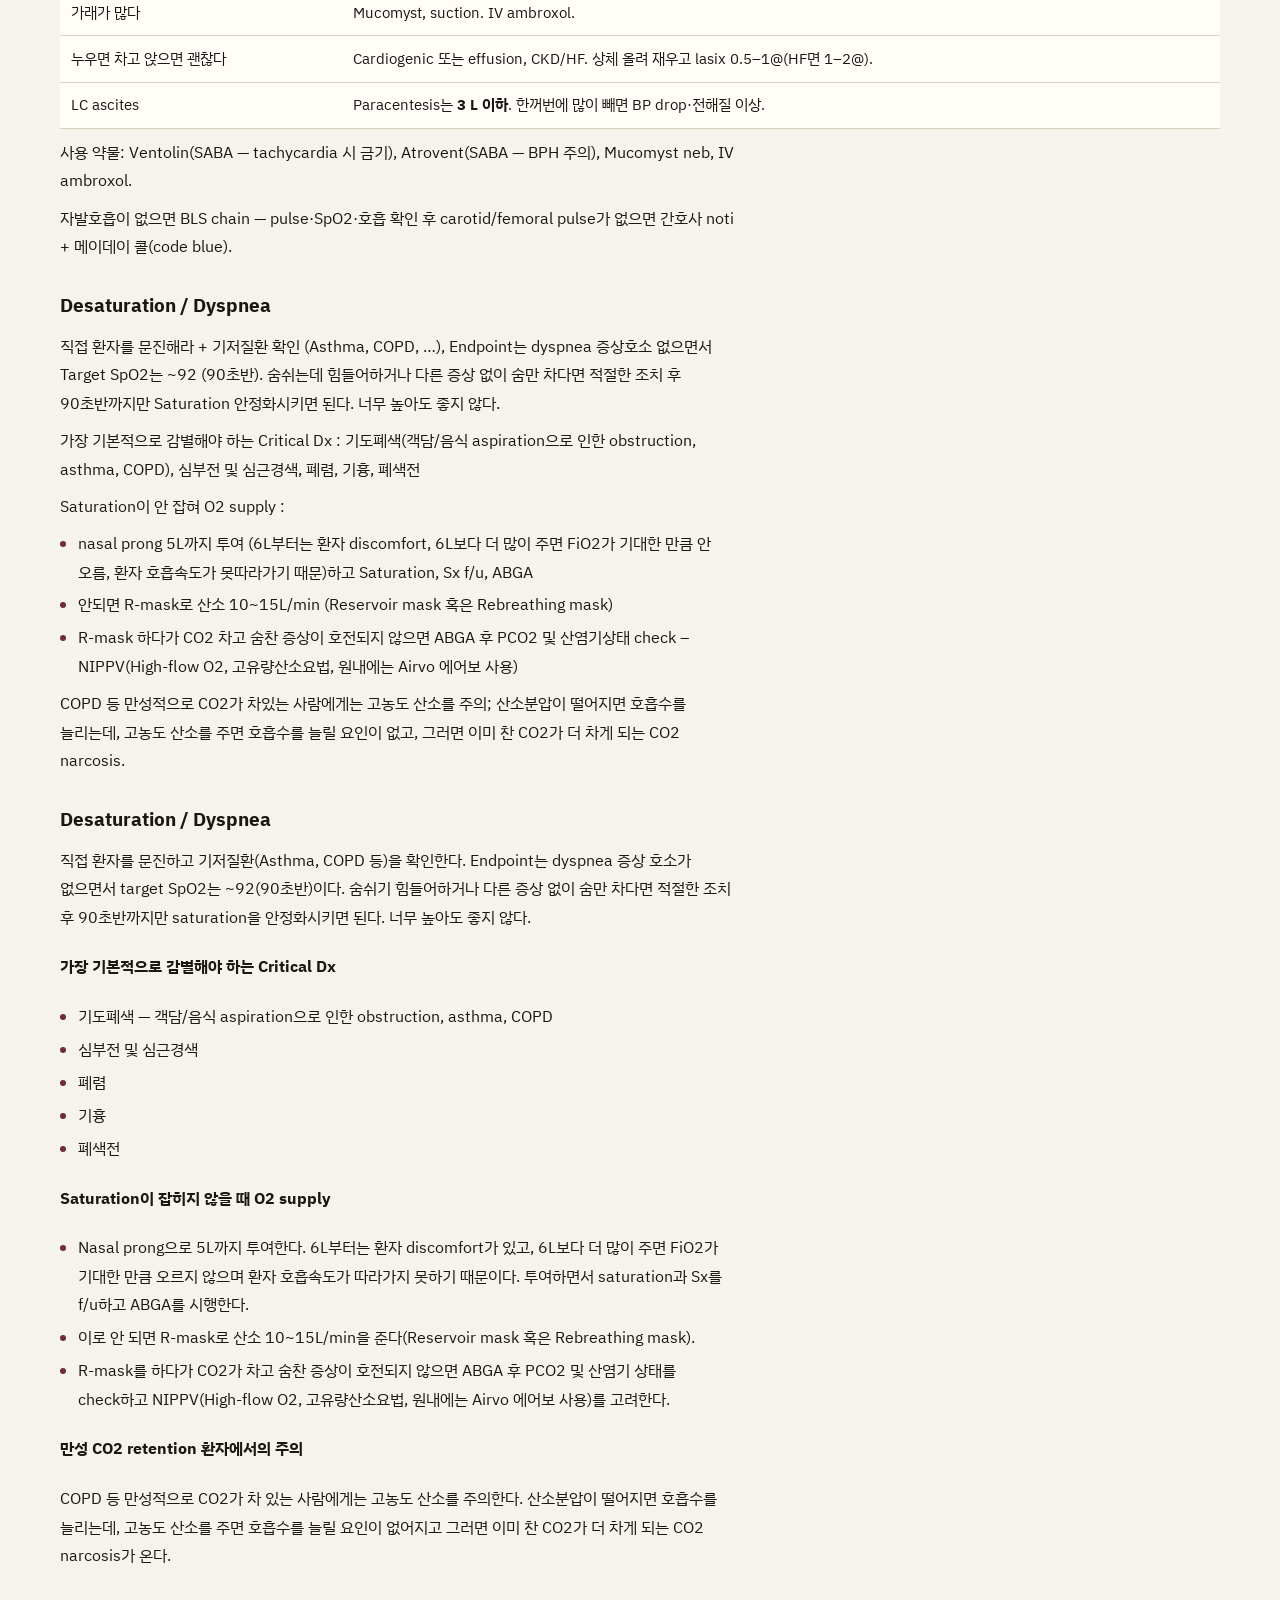
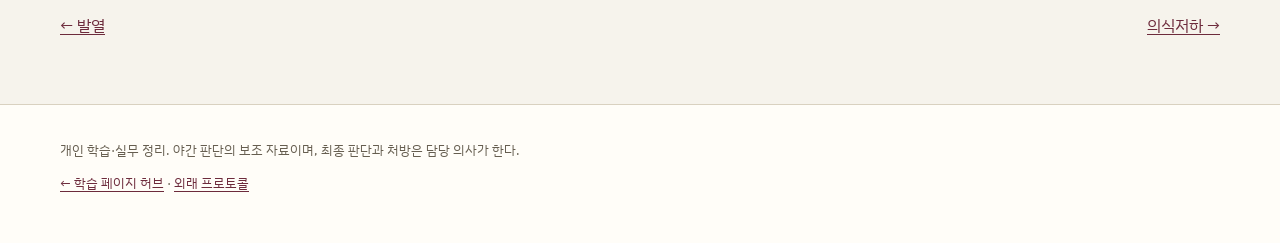
==== commit 93ed2cf6: "feat(ward-nights): 수액 처방 계산기 페이지 추가 (iv-fluid.html) + 내비게이션" ====
--- a/breathing.html
+++ b/breathing.html
@@ -28,7 +28,8 @@
       <a href="circulation.html">순환</a>
       <a href="glucose.html">혈당</a>
       <a href="gi.html">복통·출혈</a>
-    </nav>
+          <a href="iv-fluid.html">수액계산</a>
+</nav>
   </div>
 </header>
 
